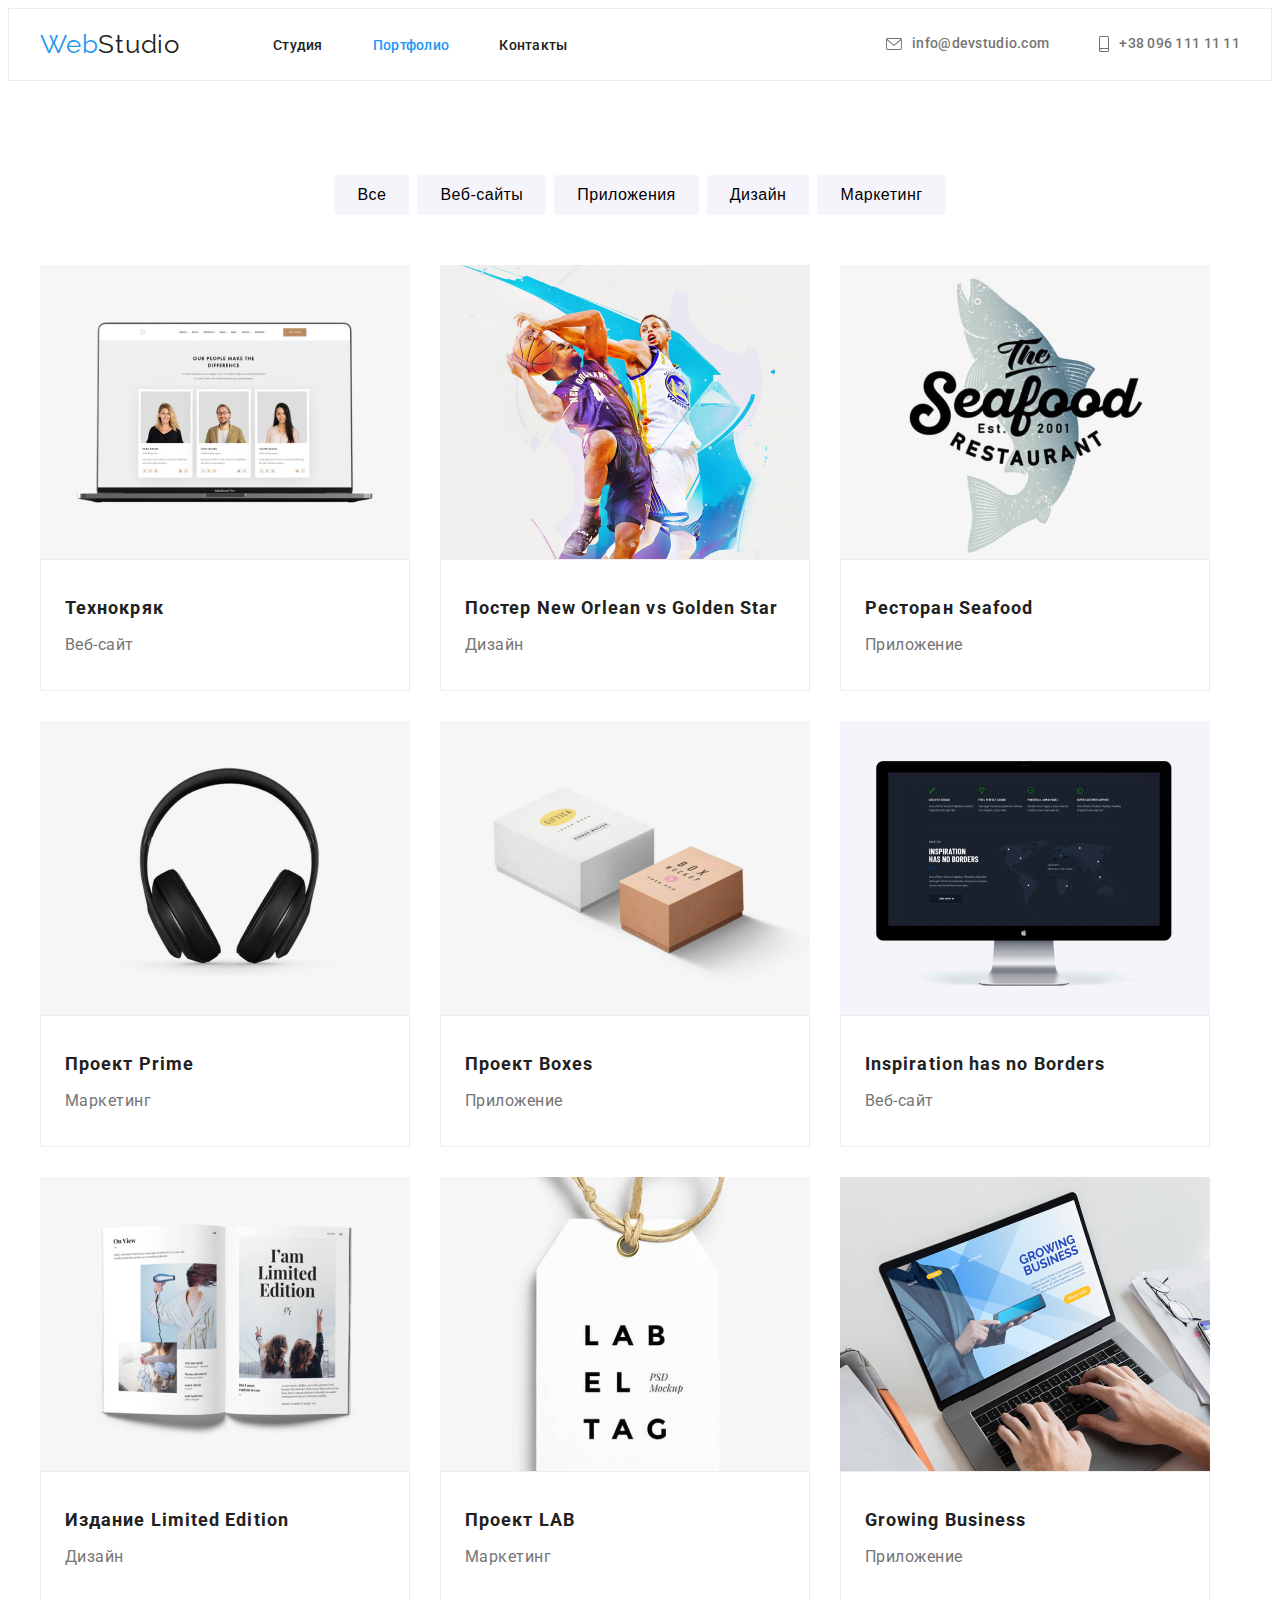
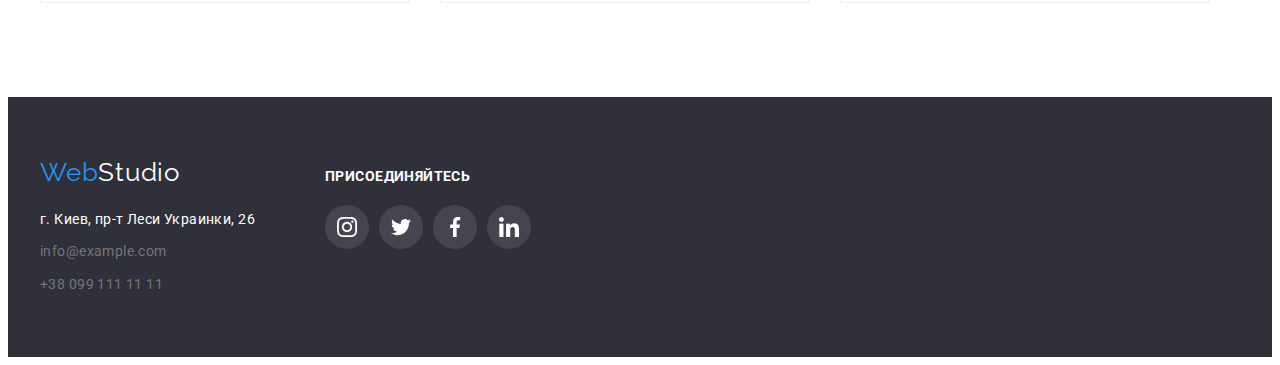
==== portfolio.html @ ac13321e "Add files via upload" ====
<!DOCTYPE html>
<html lang="ru">
  <head>
    <meta charset="UTF-8" />
    <meta http-equiv="X-UA-Compatible" content="IE=edge" />
    <meta name="viewport" content="width=device-width, initial-scale=1.0" />
    <title>goit-markup-hw-02</title>
    <link rel="preconnect" href="https://fonts.gstatic.com" />
    <link
      href="https://fonts.googleapis.com/css2?family=Raleway:wght@700&family=Roboto:wght@400;500;700;900&display=swap"
      rel="stylesheet"
    />
    <link
      rel="stylesheet"
      href="https://cdnjs.cloudflare.com/ajax/libs/modern-normalize/1.0.0/modern-normalize.min.css"
      integrity="sha512-ISS7cAi1PEhQ8jnbJpJZMd29NlhNj4AWYyLOSp2CE/CsHxTCu+r+t0D2yoJudVrd0/8fTVPUVDzY5Tvli75u/g=="
      crossorigin="anonymous"
    />
    <link
      rel="stylesheet"
      href="https://cdnjs.cloudflare.com/ajax/libs/modern-normalize/1.0.0/modern-normalize.min.css"
      integrity="sha512-ISS7cAi1PEhQ8jnbJpJZMd29NlhNj4AWYyLOSp2CE/CsHxTCu+r+t0D2yoJudVrd0/8fTVPUVDzY5Tvli75u/g=="
      crossorigin="anonymous"
    />
    <link rel="stylesheet" href="./css/styles.css" />
  </head>
  <body>
    <!-- /*========================  header  ==============================*/  -->
    <header class="header-index">
      <div class="container header-container">
          <a class="logo-link link" href="/index.html" lang="en"
          >Web<span class="logo-link-accent">Studio</span></a>
        <nav class="navigation">
          <ul class="navigation-menu list">
            <li class="navigation-menu-item">
              <a class="navigation-menu-link link" href="./index.html">Студия</a>
            </li>
            <li class="navigation-menu-item">
              <a class="navigation-menu-link link current" href="./portfolio.html">Портфолио</a>
            </li>
            <li class="navigation-menu-item">
              <a class="navigation-menu-link link" href="#">Контакты</a>
            </li>
          </ul>
        </nav> 
         <ul class="contact-menu">
          <li class="contact-menu-item list">
            <a class="contact-menu-item-link link" href="mailto:info@devstudio.com">
              <svg class="icon-envelope">
                <use href="./images/sprite.svg#icon-envelope"></use>
              </svg>
              info@devstudio.com</a>
          </li>
          <li class="contact-menu-item list">
            <a class="contact-menu-item-link link" href="tel:+380961111111">
              <svg class="icon-smartphone">
                <use href="./images/sprite.svg#icon-smartphone"></use>
              </svg>+38 096 111 11 11</a>
          </li>
        </ul>
       </div>
      </div>
    </header>
    <!-- /*========================  end header  ==============================*/ -->
    <main>
      <!-- /*========================  portfolio  ==============================*/ -->
      <section class="portfolio">
        <div class="container section">
          <h1 class="portfolio-title" hidden>Портфолио</h1>
          <ul class="portfolio-menu list">
            <li class="portfolio-menu-item">
              <button class="portfolio-modal-btn" type="button">Все</button>
            </li>
            <li class="portfolio-menu-item">
              <button class="portfolio-modal-btn" type="button">Веб-сайты</button>
            </li>
            <li class="portfolio-menu-item">
              <button class="portfolio-modal-btn" type="button">Приложения</button>
            </li>
            <li class="portfolio-menu-item">
              <button class="portfolio-modal-btn" type="button">Дизайн</button>
            </li>
            <li class="portfolio-menu-item">
              <button class="portfolio-modal-btn" type="button">Маркетинг</button>
            </li>
          </ul>
          <!-- /*========================  end portfolio  ==============================*/ -->
          <!-- /*========================  works  ==============================*/ -->
          <h2 class="suptitles" hidden>Наши работы</h2>
          <ul class="works-menu-list list">
            <li class="works-menu-list-item">
              <img
                class="works-menu-list-img"
                src="./images/our_work/tehno.jpg"
                alt="laptop with website image"
                width="370"
                height="294"
              />
              <div class="works-menu-list-content">
                <h3 class="works-title">Технокряк</h3>
                <p class="works-descriptions">Веб-сайт</p>
              </div>
            </li>
            <li class="works-menu-list-item">
              <img
                class="works-menu-list-img"
                src="./images/our_work/neworlean.jpg"
                alt="two basketball players compete"
                width="370"
                height="294"
              />
              <div class="works-menu-list-content">
                <h3 class="works-title">Постер New Orlean vs Golden Star</h3>
                <p class="works-descriptions">Дизайн</p>
              </div>
            </li>
            <li class="works-menu-list-item">
              <img
                class="works-menu-list-img"
                src="./images/our_work/seafood.jpg"
                alt="fish logo with title Seafood"
                width="370"
                height="294"
              />
              <div class="works-menu-list-content">
                <h3 class="works-title">Ресторан Seafood</h3>
                <p class="works-descriptions">Приложение</p>
              </div>
            </li>
            <li class="works-menu-list-item">
              <img
                class="works-menu-list-img"
                src="./images/our_work/prime.jpg"
                alt="black headphone image"
                width="370"
                height="294"
              />
              <div class="works-menu-list-content">
                <h3 class="works-title">Проект Prime</h3>
                <p class="works-descriptions">Маркетинг</p>
              </div>
            </li>
            <li class="works-menu-list-item">
              <img
                class="works-menu-list-img"
                src="./images/our_work/boxes.jpg"
                alt="image of two boxes white and brown"
                width="370"
                height="294"
              />
              <div class="works-menu-list-content">
                <h3 class="works-title">Проект Boxes</h3>
                <p class="works-descriptions">Приложение</p>
              </div>
            </li>
            <li class="works-menu-list-item">
              <img
                class="works-menu-list-img"
                src="./images/our_work/borders.jpg"
                alt="computer with website image"
                width="370"
                height="294"
              />
              <div class="works-menu-list-content">
                <h3 class="works-title">Inspiration has no Borders</h3>
                <p class="works-descriptions">Веб-сайт</p>
              </div>
            </li>
            <li class="works-menu-list-item">
              <img
                class="works-menu-list-img"
                src="./images/our_work/edition.jpg"
                alt="expanded log"
                width="370"
                height="294"
              />
              <div class="works-menu-list-content">
                <h3 class="works-title">Издание Limited Edition</h3>
                <p class="works-descriptions">Дизайн</p>
              </div>
            </li>
            <li class="works-menu-list-item">
              <img
                class="works-menu-list-img"
                src="./images/our_work/lab.jpg"
                alt="name label lab el tag"
                width="370"
                height="294"
              />
              <div class="works-menu-list-content">
                <h3 class="works-title">Проект LAB</h3>
                <p class="works-descriptions">Маркетинг</p>
              </div>
            </li>
            <li class="works-menu-list-item">
              <img
                class="works-menu-list-img"
                src="./images/our_work/business.jpg"
                alt="laptop that a person is working on"
                width="370"
                height="294"
              />
              <div class="works-menu-list-content">
                <h3 class="works-title">Growing Business</h3>
                <p class="works-descriptions">Приложение</p>
              </div>
            </li>
          </ul>
        </div>
      </section>
      <!-- /*========================  end works  ==============================*/ -->
    </main>
    <!-- /*======================== footer ==============================*/ -->
    <footer class="footer-index">
      <div class="footer-container container">
        <div class="logo-address">
         <a class="logo-link-position link" href="/index.html" lang="en">
          Web<span class="logo-link-footer">Studio</span></a>
         <address class="address-footer">
            <ul class="address-menu list">
                <li class="address-menu-item">
                  <a
                    class="address-menu-link link"
                    href="https://goo.gl/maps/he8rUo1UykEgCAoZ6"
                    target="_blank"
                    rel="noopener noreferrer"
                    >г. Киев, пр-т Леси Украинки, 26</a >
                </li>
                <li class="address-menu-item">
                  <a class="address-menu-links link" href="mailto:info@example.com">info@example.com</a>
                </li>
                <li class="address-menu-item">
                  <a class="address-menu-links link" href="tel:+380991111111">+38 099 111 11 11</a>
                </li>
            </ul>
          </address>
        </div>
           <div class="footer-menu-list-content">
              <h3 class="footer-title">ПРИСОЕДИНЯЙТЕСЬ</h3>
              <ul class="footer-list list">
                <li class="footer-list-item">
                  <a href="" class="footer-list-link link">
                    <svg class="footer-list-icon">
                      <use href="./images/sprite.svg#icon-instagram"></use>
                    </svg>
                  </a>
                </li>
                <li class="footer-list-item">
                  <a href="" class="footer-list-link link">
                    <svg class="footer-list-icon">
                      <use href="./images/sprite.svg#icon-twitter"></use>
                    </svg>
                  </a>
                </li>
                <li class="footer-list-item">
                  <a href="" class="footer-list-link link">
                    <svg class="footer-list-icon">
                      <use href="./images/sprite.svg#icon-facebook"></use>
                    </svg>
                  </a>
                </li>
                <li class="footer-list-item">
                  <a href="" class="footer-list-link link">
                    <svg class="footer-list-icon">
                      <use href="./images/sprite.svg#icon-linkedin"></use>
                    </svg>
                  </a>
                </li>
              </ul>
            </div>
      </div>
    </footer>
    <!-- /*======================== end footer ==============================*/ -->
  </body>
</html>
---- css/styles.css ----
:root {
  --main-font: "Roboto", sans-serif;
  --secondary-font: "Raleway", sans-serif;
  --title-text-color: #212121;
  --accent-color: #2196f3;
  --secondary-title-text-color: #757575;
  --secondary-accent-color: #ffffff;
  --accent-background-color: #F5F4FA;
  --social-accent-color: #AFB1B8;
  --secondary-btn-color: #188ce8;
  --border-header-color :#ececec;
  --secondary-background-color: #C4C4C4;
  --background-footer-color: #2f303a;
  --works-menu-border-color: #eeeeee;
}
h1,
h2,
h3,
h4,
h5,
h6,
p {
  margin-top: 0;
  margin-bottom: 0;
}
ul,
ol {
  margin-top: 0;
  margin-bottom: 0;
  padding-left: 0;
}
img {
  display: block;
}
.list {
  list-style: none;
}
.link {
  text-decoration: none;
  color: var(--title-text-color);
}
.current {
  color: var(--accent-color);
}
.section {
  padding-top: 94px;
  padding-bottom: 94px;
}
.container {
  width: 1200px;
  padding-left: 15px;
  padding-right: 15px;
  margin: 0 auto;
}
/*========================  components  ==============================*/
body {
  font-family: var(--main-font);
  color: var(--title-text-color);
}

.description {
  font-size: 14px;
  line-height: 1.71;
  letter-spacing: 0.03em;
  color: var(--secondary-title-text-color);
}
.suptitle {
  font-size: 36px;
  line-height: 1.16;
  letter-spacing: 0.03em;
  text-align: center;
  margin-bottom: 50px;
}
.social-list {
  display: flex;
  justify-content: space-between;
}
.social-list-link {
display: flex;
justify-content: center;
align-items: center;
width: 44px;
height: 44px;
background-color: var(--secondary-accent-color);
border-radius: 50%;
}
.social-list-link:hover,
.social-list-link:focus {
background-color: var(--accent-color);
}
.social-list-icon {
  width: 20px;
  height: 20px;
  fill: var(--social-accent-color);
}
.social-list-link:hover .social-list-icon,
.social-list-link:focus .social-list-icon {
 fill: var(--secondary-accent-color);
}
/*========================  end components   ==============================*/
/*========================  header  ==============================*/
.header-container {
  display: flex;
  align-items: center;
}
.header-index {
  border: 1px solid var(--border-header-color);
}
.logo-link {
  display: inline-block;
  padding: 20px 0px;
  font-family: var(--secondary-font);
  font-size: 26px;
  line-height: 1.19;
  letter-spacing: 0.03em;
  color: var(--accent-color);

  margin-right: 93px;
}
.logo-link-accent {
  color: var(--title-text-color);
}
.navigation-menu {
  display: flex;
  align-items: center;
}
.navigation-menu-link {
  display: inline-block;
  font-weight: 500;
  font-size: 14px;
  line-height: 1.14;
  letter-spacing: 0.02em;
}
.navigation-menu-item {
  margin-right: 50px;
}
.navigation-menu-item:last-child {
  margin-right: 0px;
}
.navigation-menu-link:hover,
.navigation-menu-link:focus {
  color: var(--accent-color);
}
.contact-menu {
  display: flex;
  align-items: center;
  margin-left: auto;
  
}
.contact-menu-item {
  margin-right: 50px;
}
.contact-menu-item:last-child {
  margin-right: 0px;
}
.contact-menu-item-link {
  display: flex;
  align-items: center;
  font-weight: 500;
  font-size: 14px;
  line-height: 1.14;
  letter-spacing: 0.02em;
  color: var(--secondary-title-text-color);
}
.contact-menu-item-link:hover,
.contact-menu-item-link:focus {
  color: var(--accent-color);
}
.contact-menu-item-link:hover .icon-envelope,
.contact-menu-item-link:focus .icon-envelope{
  fill: var(--accent-color);
}
.contact-menu-item-link:hover .icon-smartphone,
.contact-menu-item-link:focus .icon-smartphone{
  fill: var(--accent-color);
}
.icon-envelope {
  width: 16px;
  height: 12px;
  margin-right: 10px;
  fill: var(--secondary-title-text-color);
}
.icon-smartphone {
  width: 10px;
  height: 16px;
  margin-right: 10px;
  fill: var(--secondary-title-text-color);
}
/*========================  end header  ==============================*/
/*========================  foundation  ==============================*/
.foundation {
  max-width: 1600px;
  height: 600px;
  margin-left: auto;
  margin-right: auto;
  text-align: center;
  padding-top: 200px;
  padding-bottom: 200px;
  background-size: cover;
  background-position: center;
  background-image: linear-gradient(rgba(47, 48, 58, 0.4), rgba(47, 48, 58, 0.4)),
  url("../images/foun/error.jpg"); 
  background-color: var(--secondary-background-color);
}
.foundation-title {
  margin-bottom: 30px;
  font-weight: 900;
  font-size: 44px;
  line-height: 1.36;
  letter-spacing: 0.06em;
  text-transform: uppercase;
  color: var(--secondary-accent-color);
}
.modal-btn {
  padding: 10px 32px;
  font-weight: 700;
  font-size: 16px;
  line-height: 1.87;
  background: var(--accent-color);
  letter-spacing: 0.06em;
  cursor: pointer;
  border-radius: 4px;
  border: 1px solid transparent;
  color: var(--secondary-accent-color);
}
.modal-btn:hover,
.modal-btn:focus {
  background: var(--secondary-btn-color);
}
/*======================== end foundation  ==============================*/
/*======================== features  ==============================*/
.features-menu-list {
  display: flex;
  justify-content: space-between;
}
.features-menu-list-item {
  flex-basis: 270px;
}
.features-title {
  font-size: 14px;
  line-height: 1.14;
  letter-spacing: 0.03em;
  text-transform: uppercase;
  margin-bottom: 13px;
}
.features-icon {
display: flex;
justify-content: center;
align-items: center;
width: 270px;
height: 120px;
background: var(--accent-background-color);
border-radius: 4px;
margin-bottom: 30px;
}
.icon-menu {
width: 70px;
height: 70px;
}

/*======================== end features  ==============================*/
/*======================== classes ==============================*/
.classes-menu-list {
  display: flex;
  justify-content: space-between;
  margin-bottom: 94px;
}
/*======================== end classes ==============================*/
/*======================== team ==============================*/
.team {
  background: var(--accent-background-color);
}
.team-menu-list {
  display: flex;
  justify-content: space-between;
  flex-wrap: wrap;
}
.team-menu-list-item {
  box-shadow: 0px 1px 3px rgba(0, 0, 0, 0.12), 0px 1px 1px rgba(0, 0, 0, 0.14),
    0px 2px 1px rgba(0, 0, 0, 0.2);
}
.team-menu-list-content {
  padding-left: 32px;
  padding-right: 32px;
  padding-top: 30px;
  padding-bottom: 30px;
  background: var(--secondary-accent-color);
}
.team-title {
  font-weight: 500;
  font-size: 16px;
  line-height: 1.18;
  letter-spacing: 0.03em;
  text-align: center;
  margin-bottom: 10px;
}
.descriptions {
  font-size: 16px;
  line-height: 1.18;
  letter-spacing: 0.03em;
  color: var(--secondary-title-text-color);
  text-align: center;
  margin-bottom: 16px;
}
/*======================== end team ==============================*/
/*======================== company  ==============================*/ 
.company-list {
  display: flex;
  justify-content: space-between;
}
.company-list-link {
display: flex;
justify-content: center;
align-items: center;
width: 170px;
height: 92px;
border: 1px solid var(--social-accent-color);
box-sizing: border-box;
border-radius: 4px;
}
.company-list-link:hover,
.company-list-link:focus {
  border: 1px solid var(--accent-color);
}
.company-list-icon {
  width: 106px;
  height: 60px;
  fill: var(--social-accent-color);
}
.company-list-link:hover .company-list-icon,
.company-list-link:focus .company-list-icon {
 fill: var(--accent-color);
}
/*======================== end company  ==============================*/
/*======================== footer ==============================*/
.footer-container {
  display: flex;
  align-items: baseline
}
.footer-index {
  background-color: var(--background-footer-color);
}
.logo-link-position {
  display: inline-block;
  font-family: var(--secondary-font);
  font-size: 26px;
  line-height: 1.19;
  letter-spacing: 0.03em;
  color: var(--accent-color);
  margin-top: 60px;
}
.address-footer {
  font-style: normal;
}

.address-menu {
  margin-top: 20px;
  padding-bottom: 60px;
  margin-right: 70px;
}
.address-menu-item {
  margin-bottom: 9px;
}
.address-menu-item:last-child {
  margin-bottom: 0px;
}

.logo-link-footer {
  color: var(--secondary-accent-color);
}
.address-menu-link {
  font-family: var(--main-font);
  font-size: 14px;
  line-height: 1.71;
  letter-spacing: 0.03em;
  color: var(--secondary-accent-color);
}
.address-menu-links {
  font-family: var(--main-font);
  font-size: 14px;
  line-height: 1.71;
  letter-spacing: 0.03em;
  color: var(--secondary-title-text-color);
}
.address-menu-link:hover,
.address-menu-link:focus {
  color: var(--accent-color);
}
.address-menu-links:hover,
.address-menu-links:focus {
  color: var(--accent-color);
}
.footer-menu-list-content {
  width: 206px;
}
.footer-title {
  font-size: 14px;
  line-height: 1.14;
  letter-spacing: 0.03em;
  color: var(--secondary-accent-color);
  margin-bottom: 20px;
}
.footer-list {
  display: flex;
  justify-content: space-between;
}
.footer-list-link {
  display: flex;
  justify-content: center;
  align-items: center;
  width: 44px;
  height: 44px;
  background-color: rgba(255, 255, 255, 0.1);
  border-radius: 50%;
  }
  .footer-list-link:hover,
  .footer-list-link:focus {
  background-color: var(--accent-color);
  }
  .footer-list-icon {
    width: 20px;
    height: 20px;
    fill: var(--secondary-accent-color);
  }
  .footer-list-link:hover .footer-list-icon,
  .footer-list-link:focus .footer-list-icon {
   fill: var(--secondary-accent-color);
  }
/*======================== end footer ==============================*/
/*========================  portfolio  ==============================*/
.portfolio-menu {
  display: flex;
  flex-wrap: wrap;
  justify-content: center;
  margin-bottom: 50px;
}
.portfolio-menu-item {
  margin-right: 8px;
}
.portfolio-menu-item:last-child {
  margin-right: 0px;
}
.portfolio-modal-btn {
  padding: 6px 22px;
  font-weight: 500;
  font-size: 16px;
  line-height: 1.62;
  background: var(--accent-background-color);
  letter-spacing: 0.03em;
  cursor: pointer;
  border-radius: 4px;
  border: 1px solid transparent;
 
}
.portfolio-modal-btn:hover,
.portfolio-modal-btn:focus {
  color: var(--secondary-accent-color);
  background: var(--secondary-btn-color);
  box-shadow: 0px 3px 1px rgba(0, 0, 0, 0.1), 0px 1px 2px rgba(0, 0, 0, 0.08), 0px 2px 2px rgba(0, 0, 0, 0.12);
}
/*========================  end portfolio  ==============================*/
/*========================  works  ==============================*/
.works-menu-list {
  display: flex;
  flex-wrap: wrap;
}
.works-menu-list-item {
  margin-right: 30px;
  margin-bottom: 30px;
  background: var(--secondary-accent-color);
  cursor: pointer;
}
.works-menu-list-item:hover,
.works-menu-list-item:focus {
 box-sizing: border-box;
  box-shadow: 0px 1px 1px rgba(0, 0, 0, 0.12), 0px 4px 4px rgba(0, 0, 0, 0.06), 1px 4px 6px rgba(0, 0, 0, 0.16);
}
.works-menu-list-item:nth-child(3n) {
  margin-right: 0px;
}
.works-menu-list-item:nth-last-child(-n + 3) {
  margin-bottom: 0px;
}
.works-menu-list-content {
  border: 1px solid var(--works-menu-border-color);
  box-sizing: border-box;
  padding-top: 30px;
  padding-bottom: 30px;
}
.works-title {
  font-size: 18px;
  line-height: 2;
  letter-spacing: 0.06em;
  margin-bottom: 4px;
  margin-left: 24px;
}
.works-descriptions {
  font-size: 16px;
  line-height: 1.87;
  letter-spacing: 0.03em;
  color: var(--secondary-title-text-color);
  margin-left: 24px;
}
/*========================  end  works  ==============================*/
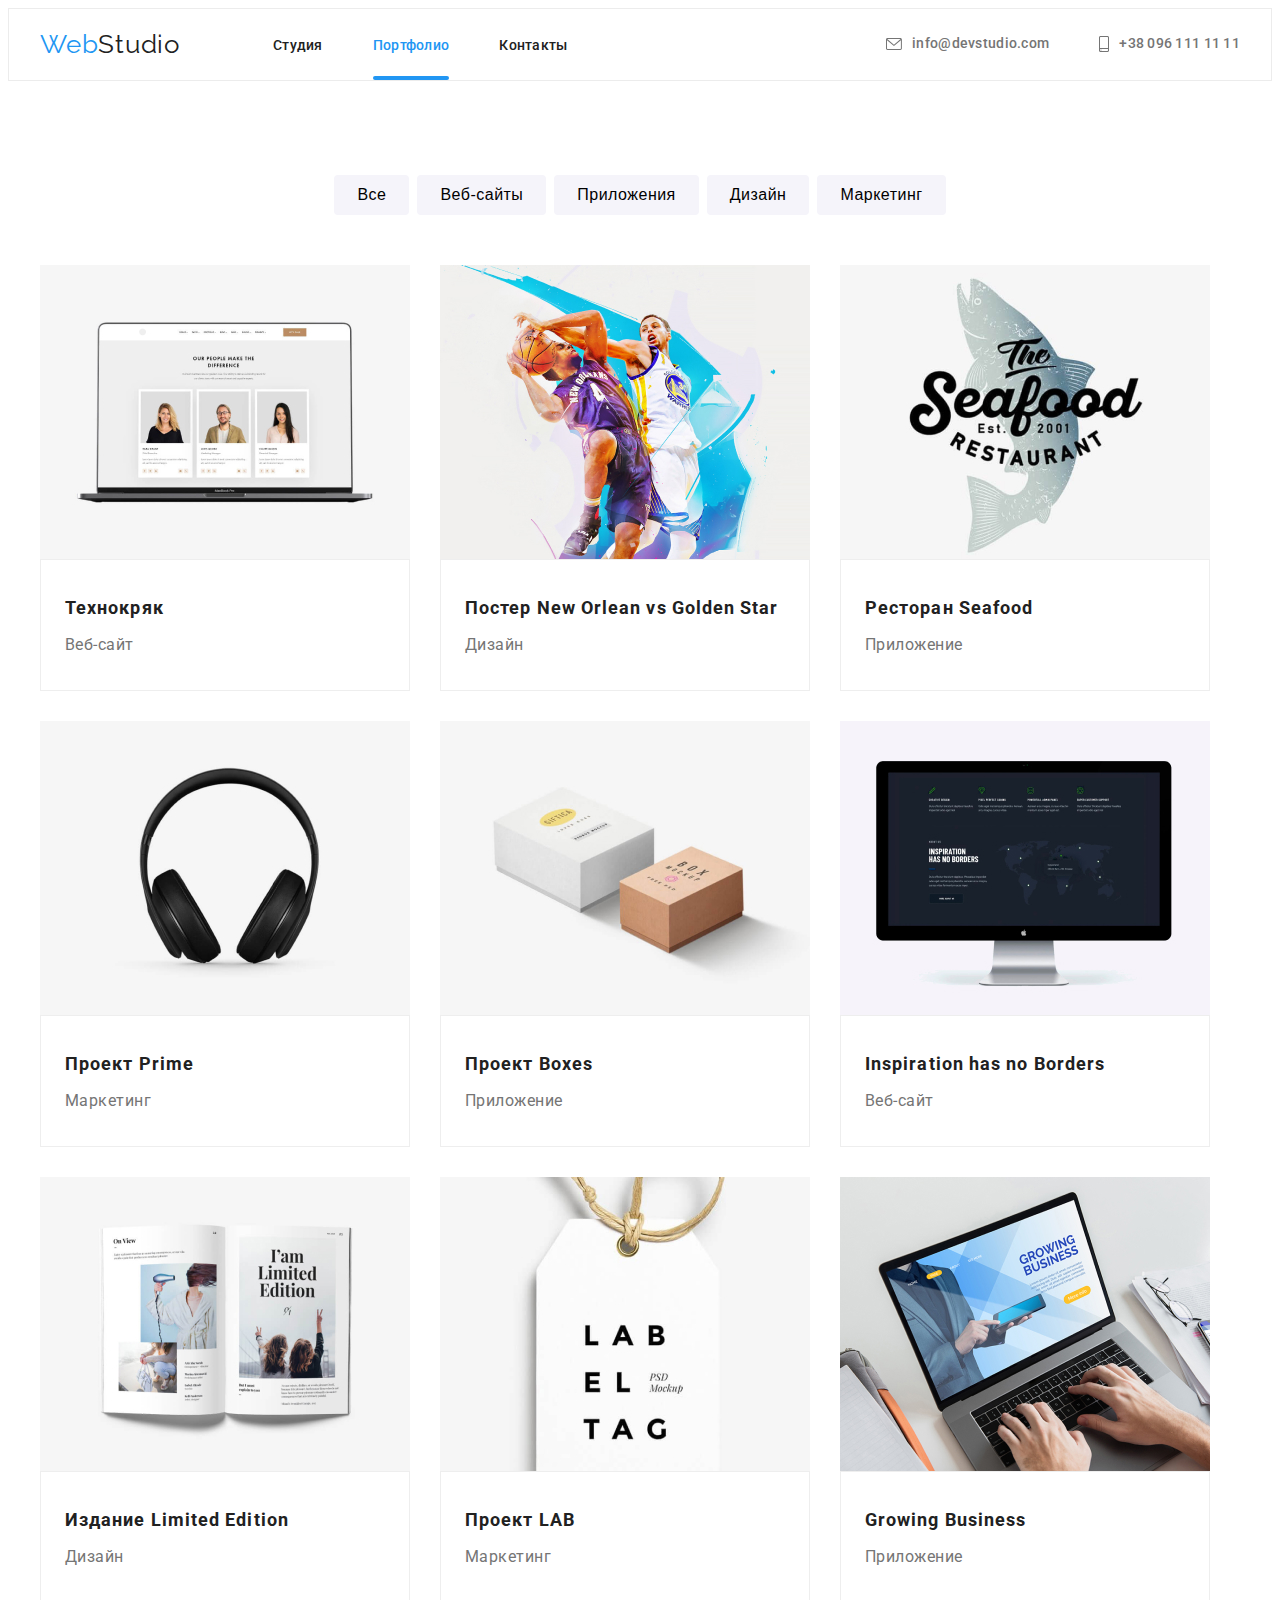
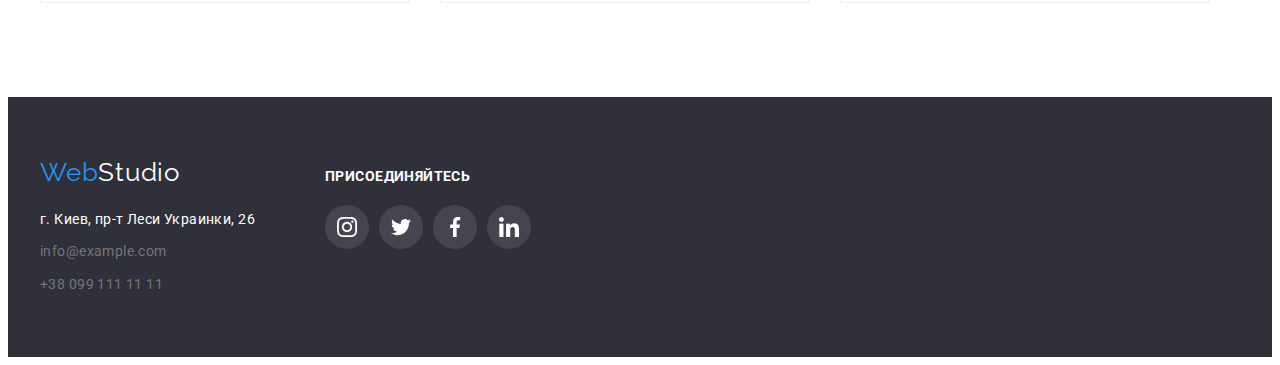
==== commit d08a951c: "Add files via upload" ====
--- a/portfolio.html
+++ b/portfolio.html
@@ -16,6 +16,7 @@
       integrity="sha512-ISS7cAi1PEhQ8jnbJpJZMd29NlhNj4AWYyLOSp2CE/CsHxTCu+r+t0D2yoJudVrd0/8fTVPUVDzY5Tvli75u/g=="
       crossorigin="anonymous"
     />
+    
     <link
       rel="stylesheet"
       href="https://cdnjs.cloudflare.com/ajax/libs/modern-normalize/1.0.0/modern-normalize.min.css"
@@ -89,45 +90,65 @@
           <h2 class="suptitles" hidden>Наши работы</h2>
           <ul class="works-menu-list list">
             <li class="works-menu-list-item">
-              <img
-                class="works-menu-list-img"
-                src="./images/our_work/tehno.jpg"
-                alt="laptop with website image"
-                width="370"
-                height="294"
-              />
+              <a href="#" class="box link">  
+              <div class="works-menu-img-item">
+                     <img
+                      class="works-menu-list-img"
+                      src="./images/our_work/tehno.jpg"
+                      alt="laptop with website image"
+                      width="370"
+                      height="294"/>
+                      <p class="overlay">
+                          Технокряк это современная площадка распространения коронавируса. Компании используют эту платформу для цифрового шпионажа и атак на защищённые сервера конкурентов.
+                      </p>
+              </div>
               <div class="works-menu-list-content">
                 <h3 class="works-title">Технокряк</h3>
                 <p class="works-descriptions">Веб-сайт</p>
               </div>
-            </li>
-            <li class="works-menu-list-item">
+                  </a>
+            </li>
+            <li class="works-menu-list-item">
+              <a href="#" class="box link">  
+              <div class="works-menu-img-item">
               <img
                 class="works-menu-list-img"
                 src="./images/our_work/neworlean.jpg"
                 alt="two basketball players compete"
                 width="370"
-                height="294"
-              />
+                height="294"/>
+                      <p class="overlay">
+                          Технокряк это современная площадка распространения коронавируса. Компании используют эту платформу для цифрового шпионажа и атак на защищённые сервера конкурентов.
+                        </p>
+               </div>
               <div class="works-menu-list-content">
                 <h3 class="works-title">Постер New Orlean vs Golden Star</h3>
                 <p class="works-descriptions">Дизайн</p>
               </div>
-            </li>
-            <li class="works-menu-list-item">
+              </a>
+            </li>
+            <li class="works-menu-list-item">
+              <a href="#" class="box link">  
+              <div class="works-menu-img-item"> 
               <img
                 class="works-menu-list-img"
                 src="./images/our_work/seafood.jpg"
                 alt="fish logo with title Seafood"
                 width="370"
-                height="294"
-              />
+                height="294"/>
+                      <p class="overlay">
+                          Технокряк это современная площадка распространения коронавируса. Компании используют эту платформу для цифрового шпионажа и атак на защищённые сервера конкурентов.
+                        </p>
+                  </div>
               <div class="works-menu-list-content">
                 <h3 class="works-title">Ресторан Seafood</h3>
                 <p class="works-descriptions">Приложение</p>
               </div>
-            </li>
-            <li class="works-menu-list-item">
+              </a>
+            </li>
+            <li class="works-menu-list-item">
+              <a href="#" class="box link">  
+              <div class="works-menu-img-item"> 
               <img
                 class="works-menu-list-img"
                 src="./images/our_work/prime.jpg"
@@ -135,12 +156,19 @@
                 width="370"
                 height="294"
               />
+                      <p class="overlay">
+                          Технокряк это современная площадка распространения коронавируса. Компании используют эту платформу для цифрового шпионажа и атак на защищённые сервера конкурентов.
+                        </p>
+                  </div>
               <div class="works-menu-list-content">
                 <h3 class="works-title">Проект Prime</h3>
                 <p class="works-descriptions">Маркетинг</p>
               </div>
-            </li>
-            <li class="works-menu-list-item">
+              </a>
+            </li>
+            <li class="works-menu-list-item">
+              <a href="#" class="box link">  
+              <div class="works-menu-img-item"> 
               <img
                 class="works-menu-list-img"
                 src="./images/our_work/boxes.jpg"
@@ -148,12 +176,19 @@
                 width="370"
                 height="294"
               />
+                      <p class="overlay">
+                          Технокряк это современная площадка распространения коронавируса. Компании используют эту платформу для цифрового шпионажа и атак на защищённые сервера конкурентов.
+                        </p>
+                  </div>
               <div class="works-menu-list-content">
                 <h3 class="works-title">Проект Boxes</h3>
                 <p class="works-descriptions">Приложение</p>
               </div>
-            </li>
-            <li class="works-menu-list-item">
+              </a>
+            </li>
+            <li class="works-menu-list-item">
+              <a href="#" class="box link">  
+              <div class="works-menu-img-item"> 
               <img
                 class="works-menu-list-img"
                 src="./images/our_work/borders.jpg"
@@ -161,12 +196,19 @@
                 width="370"
                 height="294"
               />
+                      <p class="overlay">
+                          Технокряк это современная площадка распространения коронавируса. Компании используют эту платформу для цифрового шпионажа и атак на защищённые сервера конкурентов.
+                        </p>
+                  </div>
               <div class="works-menu-list-content">
                 <h3 class="works-title">Inspiration has no Borders</h3>
                 <p class="works-descriptions">Веб-сайт</p>
               </div>
-            </li>
-            <li class="works-menu-list-item">
+              </a>
+            </li>
+            <li class="works-menu-list-item">
+               <a href="#" class="box link">  
+              <div class="works-menu-img-item"> 
               <img
                 class="works-menu-list-img"
                 src="./images/our_work/edition.jpg"
@@ -174,12 +216,19 @@
                 width="370"
                 height="294"
               />
+                      <p class="overlay">
+                          Технокряк это современная площадка распространения коронавируса. Компании используют эту платформу для цифрового шпионажа и атак на защищённые сервера конкурентов.
+                        </p>
+                  </div>
               <div class="works-menu-list-content">
                 <h3 class="works-title">Издание Limited Edition</h3>
                 <p class="works-descriptions">Дизайн</p>
               </div>
-            </li>
-            <li class="works-menu-list-item">
+              </a>
+            </li>
+            <li class="works-menu-list-item">
+              <a href="#" class="box link">  
+              <div class="works-menu-img-item">  
               <img
                 class="works-menu-list-img"
                 src="./images/our_work/lab.jpg"
@@ -187,12 +236,19 @@
                 width="370"
                 height="294"
               />
+                      <p class="overlay">
+                          Технокряк это современная площадка распространения коронавируса. Компании используют эту платформу для цифрового шпионажа и атак на защищённые сервера конкурентов.
+                        </p>
+                  </div>
               <div class="works-menu-list-content">
                 <h3 class="works-title">Проект LAB</h3>
                 <p class="works-descriptions">Маркетинг</p>
               </div>
-            </li>
-            <li class="works-menu-list-item">
+              </a>
+            </li>
+            <li class="works-menu-list-item">
+              <a href="#" class="box link">  
+              <div class="works-menu-img-item">   
               <img
                 class="works-menu-list-img"
                 src="./images/our_work/business.jpg"
@@ -200,10 +256,15 @@
                 width="370"
                 height="294"
               />
+                      <p class="overlay">
+                          Технокряк это современная площадка распространения коронавируса. Компании используют эту платформу для цифрового шпионажа и атак на защищённые сервера конкурентов.
+                        </p>
+                  </div>
               <div class="works-menu-list-content">
                 <h3 class="works-title">Growing Business</h3>
                 <p class="works-descriptions">Приложение</p>
               </div>
+              </a>
             </li>
           </ul>
         </div>
--- a/css/styles.css
+++ b/css/styles.css
@@ -1,17 +1,18 @@
 :root {
-  --main-font: "Roboto", sans-serif;
-  --secondary-font: "Raleway", sans-serif;
+  --main-font: 'Roboto', sans-serif;
+  --secondary-font: 'Raleway', sans-serif;
   --title-text-color: #212121;
   --accent-color: #2196f3;
   --secondary-title-text-color: #757575;
   --secondary-accent-color: #ffffff;
-  --accent-background-color: #F5F4FA;
-  --social-accent-color: #AFB1B8;
+  --accent-background-color: #f5f4fa;
+  --social-accent-color: #afb1b8;
   --secondary-btn-color: #188ce8;
-  --border-header-color :#ececec;
-  --secondary-background-color: #C4C4C4;
+  --border-header-color: #ececec;
+  --secondary-background-color: #c4c4c4;
   --background-footer-color: #2f303a;
   --works-menu-border-color: #eeeeee;
+  --modal-list-icon-fill: #000000;
 }
 h1,
 h2,
@@ -52,6 +53,10 @@
   padding-right: 15px;
   margin: 0 auto;
 }
+.button {
+  cursor: not-allowed;
+}
+
 /*========================  components  ==============================*/
 body {
   font-family: var(--main-font);
@@ -76,26 +81,34 @@
   justify-content: space-between;
 }
 .social-list-link {
-display: flex;
-justify-content: center;
-align-items: center;
-width: 44px;
-height: 44px;
-background-color: var(--secondary-accent-color);
-border-radius: 50%;
+  display: flex;
+  justify-content: center;
+  align-items: center;
+  width: 44px;
+  height: 44px;
+  background-color: var(--secondary-accent-color);
+  border-radius: 50%;
+
+  transition-property: background-color;
+  transition-duration: 250ms;
+  transition-timing-function: cubic-bezier(0.4, 0, 0.2, 1);
 }
 .social-list-link:hover,
 .social-list-link:focus {
-background-color: var(--accent-color);
+  background-color: var(--accent-color);
 }
 .social-list-icon {
   width: 20px;
   height: 20px;
   fill: var(--social-accent-color);
+
+  transition-property: fill;
+  transition-duration: 250ms;
+  transition-timing-function: cubic-bezier(0.4, 0, 0.2, 1);
 }
 .social-list-link:hover .social-list-icon,
 .social-list-link:focus .social-list-icon {
- fill: var(--secondary-accent-color);
+  fill: var(--secondary-accent-color);
 }
 /*========================  end components   ==============================*/
 /*========================  header  ==============================*/
@@ -125,11 +138,28 @@
   align-items: center;
 }
 .navigation-menu-link {
-  display: inline-block;
+  position: relative;
   font-weight: 500;
   font-size: 14px;
+  padding-top: 27px;
+  padding-bottom: 27px;
   line-height: 1.14;
   letter-spacing: 0.02em;
+  transition-property: color;
+  transition-duration: 250ms;
+  transition-timing-function: cubic-bezier(0.4, 0, 0.2, 1);
+}
+.navigation-menu-link.current::after {
+  content: '';
+  position: absolute;
+  left: 0;
+  bottom: 0;
+  display: inline-block;
+  width: 100%;
+  height: 4px;
+  border-radius: 2px;
+  opacity: 1;
+  background-color: var(--accent-color);
 }
 .navigation-menu-item {
   margin-right: 50px;
@@ -145,7 +175,6 @@
   display: flex;
   align-items: center;
   margin-left: auto;
-  
 }
 .contact-menu-item {
   margin-right: 50px;
@@ -161,17 +190,20 @@
   line-height: 1.14;
   letter-spacing: 0.02em;
   color: var(--secondary-title-text-color);
+  transition-property: color;
+  transition-duration: 250ms;
+  transition-timing-function: cubic-bezier(0.4, 0, 0.2, 1);
 }
 .contact-menu-item-link:hover,
 .contact-menu-item-link:focus {
   color: var(--accent-color);
 }
 .contact-menu-item-link:hover .icon-envelope,
-.contact-menu-item-link:focus .icon-envelope{
+.contact-menu-item-link:focus .icon-envelope {
   fill: var(--accent-color);
 }
 .contact-menu-item-link:hover .icon-smartphone,
-.contact-menu-item-link:focus .icon-smartphone{
+.contact-menu-item-link:focus .icon-smartphone {
   fill: var(--accent-color);
 }
 .icon-envelope {
@@ -179,12 +211,18 @@
   height: 12px;
   margin-right: 10px;
   fill: var(--secondary-title-text-color);
+  transition-property: fill;
+  transition-duration: 250ms;
+  transition-timing-function: cubic-bezier(0.4, 0, 0.2, 1);
 }
 .icon-smartphone {
   width: 10px;
   height: 16px;
   margin-right: 10px;
   fill: var(--secondary-title-text-color);
+  transition-property: fill;
+  transition-duration: 250ms;
+  transition-timing-function: cubic-bezier(0.4, 0, 0.2, 1);
 }
 /*========================  end header  ==============================*/
 /*========================  foundation  ==============================*/
@@ -199,7 +237,7 @@
   background-size: cover;
   background-position: center;
   background-image: linear-gradient(rgba(47, 48, 58, 0.4), rgba(47, 48, 58, 0.4)),
-  url("../images/foun/error.jpg"); 
+    url('../images/foun/error.jpg');
   background-color: var(--secondary-background-color);
 }
 .foundation-title {
@@ -222,10 +260,58 @@
   border-radius: 4px;
   border: 1px solid transparent;
   color: var(--secondary-accent-color);
+
+  transition-property: background-color;
+  transition-duration: 250ms;
+  transition-timing-function: cubic-bezier(0.4, 0, 0.2, 1);
 }
 .modal-btn:hover,
 .modal-btn:focus {
-  background: var(--secondary-btn-color);
+  background-color: var(--secondary-btn-color);
+}
+.backdrop {
+  position: fixed;
+  top: 0;
+  left: 0;
+  width: 100%;
+  height: 100%;
+  background-color: rgba(0, 0, 0, 0.2);
+  z-index: 100;
+
+  transition: opacity 250ms linear, visibility 250ms linear;
+  transition-timing-function: cubic-bezier(0.4, 0, 0.2, 1);
+}
+.backdrop.is-hidden {
+  opacity: 0;
+  visibility: hidden;
+  pointer-events: none;
+}
+.modal {
+  position: absolute;
+  top: 50%;
+  left: 50%;
+  transform: translate(-50%, -50%);
+  min-width: 528px;
+  min-height: 581px;
+  background-color: var(--secondary-accent-color);
+  border-radius: 4px;
+}
+.modal-list-bt {
+  position: absolute;
+  top: 8px;
+  right: 8px;
+  width: 30px;
+  height: 30px;
+  background-color: transparent;
+  border: 1px solid rgba(0, 0, 0, 0.1);
+  border-radius: 50%;
+  cursor: pointer;
+  padding: 0;
+}
+.modal-list-icon {
+  width: 11px;
+  height: 11px;
+  fill: var(--modal-list-icon-fill);
 }
 /*======================== end foundation  ==============================*/
 /*======================== features  ==============================*/
@@ -244,18 +330,18 @@
   margin-bottom: 13px;
 }
 .features-icon {
-display: flex;
-justify-content: center;
-align-items: center;
-width: 270px;
-height: 120px;
-background: var(--accent-background-color);
-border-radius: 4px;
-margin-bottom: 30px;
+  display: flex;
+  justify-content: center;
+  align-items: center;
+  width: 270px;
+  height: 120px;
+  background: var(--accent-background-color);
+  border-radius: 4px;
+  margin-bottom: 30px;
 }
 .icon-menu {
-width: 70px;
-height: 70px;
+  width: 70px;
+  height: 70px;
 }
 
 /*======================== end features  ==============================*/
@@ -264,6 +350,24 @@
   display: flex;
   justify-content: space-between;
   margin-bottom: 94px;
+}
+.classes-menu-list-item {
+  position: relative;
+}
+.classes-overlay {
+  position: absolute;
+  left: 0;
+  bottom: 0;
+  width: 100%;
+  font-weight: var(--title-fw);
+  font-size: 14px;
+  line-height: 1.14;
+  text-align: center;
+  letter-spacing: 0.03em;
+  text-transform: uppercase;
+  padding: 30px 0px 27px 0px;
+  color: var(--secondary-accent-color);
+  background-color: rgba(47, 48, 58, 0.8);
 }
 /*======================== end classes ==============================*/
 /*======================== team ==============================*/
@@ -303,20 +407,24 @@
   margin-bottom: 16px;
 }
 /*======================== end team ==============================*/
-/*======================== company  ==============================*/ 
+/*======================== company  ==============================*/
 .company-list {
   display: flex;
   justify-content: space-between;
 }
 .company-list-link {
-display: flex;
-justify-content: center;
-align-items: center;
-width: 170px;
-height: 92px;
-border: 1px solid var(--social-accent-color);
-box-sizing: border-box;
-border-radius: 4px;
+  display: flex;
+  justify-content: center;
+  align-items: center;
+  width: 170px;
+  height: 92px;
+  border: 1px solid var(--social-accent-color);
+  box-sizing: border-box;
+  border-radius: 4px;
+
+  transition-property: border;
+  transition-duration: 250ms;
+  transition-timing-function: cubic-bezier(0.4, 0, 0.2, 1);
 }
 .company-list-link:hover,
 .company-list-link:focus {
@@ -326,16 +434,20 @@
   width: 106px;
   height: 60px;
   fill: var(--social-accent-color);
+
+  transition-property: fill;
+  transition-duration: 250ms;
+  transition-timing-function: cubic-bezier(0.4, 0, 0.2, 1);
 }
 .company-list-link:hover .company-list-icon,
 .company-list-link:focus .company-list-icon {
- fill: var(--accent-color);
+  fill: var(--accent-color);
 }
 /*======================== end company  ==============================*/
 /*======================== footer ==============================*/
 .footer-container {
   display: flex;
-  align-items: baseline
+  align-items: baseline;
 }
 .footer-index {
   background-color: var(--background-footer-color);
@@ -374,6 +486,10 @@
   line-height: 1.71;
   letter-spacing: 0.03em;
   color: var(--secondary-accent-color);
+
+  transition-property: color;
+  transition-duration: 250ms;
+  transition-timing-function: cubic-bezier(0.4, 0, 0.2, 1);
 }
 .address-menu-links {
   font-family: var(--main-font);
@@ -381,6 +497,10 @@
   line-height: 1.71;
   letter-spacing: 0.03em;
   color: var(--secondary-title-text-color);
+
+  transition-property: color;
+  transition-duration: 250ms;
+  transition-timing-function: cubic-bezier(0.4, 0, 0.2, 1);
 }
 .address-menu-link:hover,
 .address-menu-link:focus {
@@ -412,20 +532,28 @@
   height: 44px;
   background-color: rgba(255, 255, 255, 0.1);
   border-radius: 50%;
-  }
-  .footer-list-link:hover,
-  .footer-list-link:focus {
+
+  transition-property: background-color;
+  transition-duration: 250ms;
+  transition-timing-function: cubic-bezier(0.4, 0, 0.2, 1);
+}
+.footer-list-link:hover,
+.footer-list-link:focus {
   background-color: var(--accent-color);
-  }
-  .footer-list-icon {
-    width: 20px;
-    height: 20px;
-    fill: var(--secondary-accent-color);
-  }
-  .footer-list-link:hover .footer-list-icon,
-  .footer-list-link:focus .footer-list-icon {
-   fill: var(--secondary-accent-color);
-  }
+}
+.footer-list-icon {
+  width: 20px;
+  height: 20px;
+  fill: var(--secondary-accent-color);
+
+  transition-property: fill;
+  transition-duration: 250ms;
+  transition-timing-function: cubic-bezier(0.4, 0, 0.2, 1);
+}
+.footer-list-link:hover .footer-list-icon,
+.footer-list-link:focus .footer-list-icon {
+  fill: var(--secondary-accent-color);
+}
 /*======================== end footer ==============================*/
 /*========================  portfolio  ==============================*/
 .portfolio-menu {
@@ -450,13 +578,17 @@
   cursor: pointer;
   border-radius: 4px;
   border: 1px solid transparent;
- 
+
+  transition-property: color, background, box-shadow;
+  transition-duration: 250ms;
+  transition-timing-function: cubic-bezier(0.4, 0, 0.2, 1);
 }
 .portfolio-modal-btn:hover,
 .portfolio-modal-btn:focus {
   color: var(--secondary-accent-color);
   background: var(--secondary-btn-color);
-  box-shadow: 0px 3px 1px rgba(0, 0, 0, 0.1), 0px 1px 2px rgba(0, 0, 0, 0.08), 0px 2px 2px rgba(0, 0, 0, 0.12);
+  box-shadow: 0px 3px 1px rgba(0, 0, 0, 0.1), 0px 1px 2px rgba(0, 0, 0, 0.08),
+    0px 2px 2px rgba(0, 0, 0, 0.12);
 }
 /*========================  end portfolio  ==============================*/
 /*========================  works  ==============================*/
@@ -469,17 +601,47 @@
   margin-bottom: 30px;
   background: var(--secondary-accent-color);
   cursor: pointer;
+
+  transition-property: box-sizing, box-shadow;
+  transition-duration: 250ms;
+  transition-timing-function: cubic-bezier(0.4, 0, 0.2, 1);
 }
 .works-menu-list-item:hover,
 .works-menu-list-item:focus {
- box-sizing: border-box;
-  box-shadow: 0px 1px 1px rgba(0, 0, 0, 0.12), 0px 4px 4px rgba(0, 0, 0, 0.06), 1px 4px 6px rgba(0, 0, 0, 0.16);
+  box-sizing: border-box;
+  box-shadow: 0px 1px 1px rgba(0, 0, 0, 0.12), 0px 4px 4px rgba(0, 0, 0, 0.06),
+    1px 4px 6px rgba(0, 0, 0, 0.16);
 }
 .works-menu-list-item:nth-child(3n) {
   margin-right: 0px;
 }
 .works-menu-list-item:nth-last-child(-n + 3) {
   margin-bottom: 0px;
+}
+
+.works-menu-img-item {
+  position: relative;
+  overflow: hidden;
+}
+.overlay {
+  position: absolute;
+  font-size: 18px;
+  line-height: 1.56;
+  letter-spacing: 0.03em;
+  top: 0;
+  left: 0;
+  width: 100%;
+  height: 100%;
+  color: var(--secondary-accent-color);
+  background: rgba(33, 150, 243, 0.9);
+  padding: 63px 24px 63px 24px;
+  overflow: auto;
+  transform: translatey(100%);
+  transition: transform 2500ms linear;
+}
+.box:hover .overlay,
+.box:focus .overlay {
+  transform: translatex(0);
 }
 .works-menu-list-content {
   border: 1px solid var(--works-menu-border-color);
